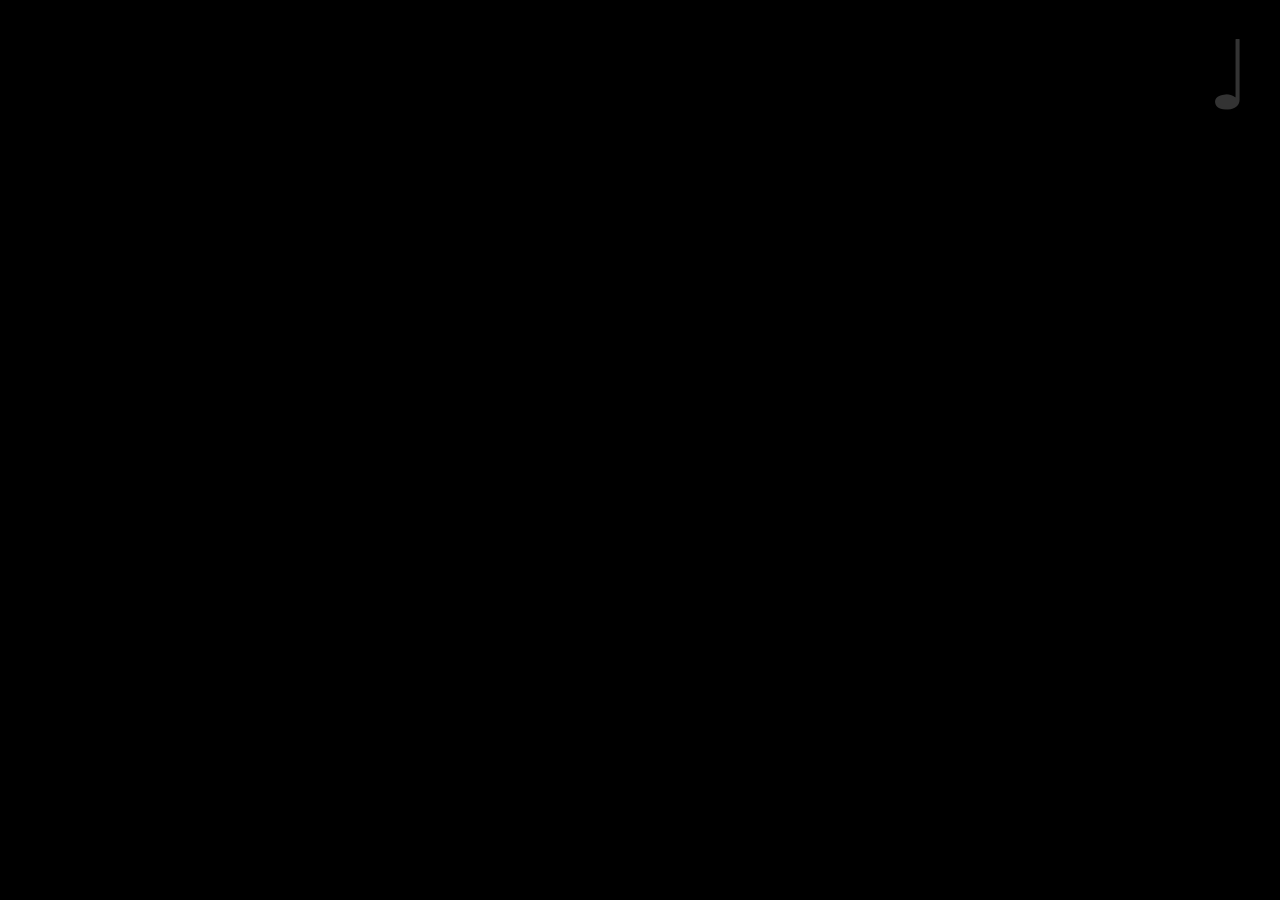
==== standalone.html @ d1cc3d27 "Add standalone.html build artifact https://claude.ai/code/session_01JHjwUa4MR83kXXCFtgrpYa" ====
<!DOCTYPE html>
<html lang="en">
<head>
  <meta charset="UTF-8">
  <meta name="viewport" content="width=device-width, initial-scale=1.0, user-scalable=no, viewport-fit=cover">
  <meta name="apple-mobile-web-app-capable" content="yes">
  <meta name="apple-mobile-web-app-status-bar-style" content="black-translucent">
  <title>TOUCHLIGHT</title>
  <link rel="preconnect" href="https://fonts.googleapis.com">
  <link href="https://fonts.googleapis.com/css2?family=Orbitron:wght@900&display=swap" rel="stylesheet">
  <style>
/* ============================================================
   TOUCHLIGHT  –  style.css
   ============================================================ */

*, *::before, *::after { box-sizing: border-box; margin: 0; padding: 0; }

:root {
  --accent:  #b06fff;
  --accent2: #00d4ff;
}

html, body {
  height: 100%;
  background: #000;
  overflow: hidden;
  touch-action: none;
  -webkit-user-select: none;
  user-select: none;
  display: flex;
  align-items: center;
  justify-content: center;
  padding-top: 5vh;
}

/* ============================================================
   GRID  — full-bleed square, centred
   ============================================================ */
#grid {
  display: grid;
  grid-template-columns: repeat(5, 1fr);
  width:  min(100vw, 100vh);
  width:  min(100vw, 100svh);
  aspect-ratio: 1;
  background: #000;
  flex-shrink: 0;
}

/* ============================================================
   TILE + OCTAGON
   ============================================================ */
.tile {
  background: #000;
  aspect-ratio: 1;
  position: relative;
  cursor: pointer;
  -webkit-tap-highlight-color: transparent;
  outline: none;
}

/* Rim light — slightly larger octagon peeking out behind the main one */
.tile::before {
  content: '';
  position: absolute;
  inset: 5%;
  clip-path: polygon(
    29.3% 0%,  70.7% 0%,
    100%  29.3%, 100%  70.7%,
    70.7% 100%, 29.3% 100%,
    0%    70.7%, 0%    29.3%
  );
  background: linear-gradient(
    135deg,
    rgba(255,255,255,0.60) 0%,
    rgba(255,255,255,0.18) 45%,
    transparent 100%
  );
  pointer-events: none;
}

.octagon {
  position: absolute;
  inset: 6.5%;
  clip-path: polygon(
    29.3% 0%,  70.7% 0%,
    100%  29.3%, 100%  70.7%,
    70.7% 100%, 29.3% 100%,
    0%    70.7%, 0%    29.3%
  );
  /* Liquid Glass: refraction band + sharp specular + rim + depth shadow */
  background:
    linear-gradient(130deg,
      transparent 20%,
      rgba(255,255,255,0.38) 34%,
      rgba(255,255,255,0.10) 46%,
      transparent 58%
    ),
    radial-gradient(ellipse 26% 16% at 24% 18%, rgba(255,255,255,0.95) 0%, transparent 100%),
    linear-gradient(180deg, rgba(255,255,255,0.28) 0%, transparent 26%),
    linear-gradient(320deg, rgba(0,0,0,0.20) 0%, transparent 44%),
    var(--color);
  will-change: transform, filter;
}

.note-label {
  position: absolute;
  bottom: 19%;
  left: 50%;
  transform: translateX(-50%);
  font-size: clamp(0.38rem, 1.5vw, 0.62rem);
  font-weight: 700;
  color: rgba(0,0,0,0.32);
  pointer-events: none;
  white-space: nowrap;
  font-family: 'Orbitron', monospace;
}

/* ============================================================
   FLOATING MODE BUTTON
   ============================================================ */
#mode-btn {
  position: fixed;
  top: 16px;
  right: 16px;
  background: none;
  border: none;
  color: rgba(255,255,255,0.2);
  font-size: 6rem;
  line-height: 1;
  padding: 12px;
  cursor: pointer;
  transition: color 0.2s, filter 0.2s;
  z-index: 100;
  -webkit-tap-highlight-color: transparent;
  outline: none;
}
#mode-btn.active {
  color: var(--accent);
  filter: drop-shadow(0 0 10px var(--accent));
}
#mode-btn:active { transform: scale(0.88); }

/* ============================================================
   PROGRESS BAR  (top edge, 2px)
   ============================================================ */
#progress-bar {
  position: fixed;
  top: 0; left: 0; right: 0;
  height: 2px;
  background: rgba(255,255,255,0.05);
  z-index: 50;
}
#progress-fill {
  height: 100%;
  background: linear-gradient(90deg, var(--accent), var(--accent2));
  width: 0%;
  transition: width 0.25s ease-out;
  box-shadow: 0 0 6px var(--accent2);
}

.hidden { display: none !important; }

/* ============================================================
   ANIMATIONS
   ============================================================ */

@keyframes tap-flash {
  0%   { filter: brightness(1)   saturate(1);   transform: scale(1); }
  10%  { filter: brightness(5.5) saturate(0.4); transform: scale(1.08); }
  100% { filter: brightness(1)   saturate(1);   transform: scale(1); }
}
.octagon.flash { animation: tap-flash 0.38s cubic-bezier(.22,.61,.36,1) forwards; }

.ripple-wave {
  position: absolute;
  inset: 6.5%;
  clip-path: polygon(29.3% 0%, 70.7% 0%, 100% 29.3%, 100% 70.7%, 70.7% 100%, 29.3% 100%, 0% 70.7%, 0% 29.3%);
  background: rgba(255,255,255,0.5);
  pointer-events: none;
  animation: ripple-wave-out 0.55s ease-out forwards;
  z-index: 5;
}
@keyframes ripple-wave-out {
  0%   { transform: scale(1);   opacity: 0.7; }
  100% { transform: scale(1.7); opacity: 0; }
}

@keyframes guided-pulse {
  0%, 100% {
    filter: brightness(1.2) drop-shadow(0 0 10px var(--color));
    transform: scale(1);
  }
  50% {
    filter: brightness(4.5) saturate(1.4)
            drop-shadow(0 0 30px var(--color))
            drop-shadow(0 0 60px white);
    transform: scale(1.13);
  }
}
.octagon.guided-active { animation: guided-pulse 0.65s ease-in-out infinite; }

.tile.guided-hint::after {
  content: '';
  position: absolute;
  inset: 2%;
  clip-path: polygon(29.3% 0%, 70.7% 0%, 100% 29.3%, 100% 70.7%, 70.7% 100%, 29.3% 100%, 0% 70.7%, 0% 29.3%);
  background: rgba(255,255,255,0.15);
  pointer-events: none;
  animation: hint-ring 0.65s ease-in-out infinite;
  z-index: 1;
}
@keyframes hint-ring {
  0%, 100% { transform: scale(1);    opacity: 0.35; }
  50%       { transform: scale(1.18); opacity: 0.85; }
}

@keyframes correct-tap {
  0%   { filter: brightness(1) saturate(1); }
  20%  { filter: brightness(6) saturate(2); }
  100% { filter: brightness(1) saturate(1); }
}
.octagon.correct { animation: correct-tap 0.46s ease-out forwards; }

@keyframes wrong-tap {
  0%   { transform: translateX(0)    scale(1);    filter: brightness(1); }
  18%  { transform: translateX(-6px) scale(0.95); filter: brightness(0.3) sepia(1) saturate(4) hue-rotate(-25deg); }
  42%  { transform: translateX( 6px) scale(0.95); filter: brightness(0.3) sepia(1) saturate(4) hue-rotate(-25deg); }
  62%  { transform: translateX(-4px); filter: brightness(0.65); }
  80%  { transform: translateX( 4px); filter: brightness(0.65); }
  100% { transform: translateX(0)    scale(1);    filter: brightness(1); }
}
.octagon.wrong { animation: wrong-tap 0.52s ease-out forwards; }

@keyframes celebrate {
  0%   { filter: brightness(1)   hue-rotate(0deg);   transform: scale(1); }
  28%  { filter: brightness(6)   hue-rotate(120deg); transform: scale(1.14); }
  65%  { filter: brightness(2.5) hue-rotate(240deg); transform: scale(1.07); }
  100% { filter: brightness(1)   hue-rotate(360deg); transform: scale(1); }
}
.octagon.celebrate { animation: celebrate 0.72s ease-out forwards; }

@keyframes idle-twinkle {
  0%, 100% { filter: brightness(1); }
  50%       { filter: brightness(1.55); }
}
.octagon.idle-twinkle { animation: idle-twinkle 0.7s ease-in-out forwards; }

/* ============================================================
   MESSAGE OVERLAY  (kept for potential future use, hidden by default)
   ============================================================ */
#overlay {
  position: fixed;
  inset: 0;
  display: flex;
  align-items: center;
  justify-content: center;
  pointer-events: none;
  z-index: 50;
  opacity: 0;
  transition: opacity 0.28s;
}
#overlay.visible { opacity: 1; }
#overlay-text {
  font-family: 'Orbitron', sans-serif;
  font-size: clamp(1.4rem, 5vw, 2.8rem);
  font-weight: 900;
  letter-spacing: 0.1em;
  text-align: center;
  color: #fff;
  text-shadow: 0 0 40px rgba(255,255,255,0.6);
  background: rgba(0,0,0,0.8);
  padding: 16px 40px;
  border-radius: 12px;
}

::-webkit-scrollbar { display: none; }

</style>
</head>
<body>
  <div id="grid"></div>
  <button id="mode-btn" aria-label="Toggle guided mode">♩</button>
  <div id="progress-bar" class="hidden"><div id="progress-fill"></div></div>
  <div id="overlay" aria-live="assertive"><div id="overlay-text"></div></div>
  <script>
// TOUCHLIGHT  –  audio.js
// Marimba-like synthesiser using Web Audio API

var _ctx    = null;
var _reverb = null;
var _dryGain = null;
var _wetGain = null;

function _boot() {
  if (_ctx) return;
  _ctx = new (window.AudioContext || window.webkitAudioContext)();

  /* ---- Synthetic room reverb ---- */
  _reverb = _ctx.createConvolver();
  var sr  = _ctx.sampleRate;
  var len = Math.floor(sr * 1.4);
  var buf = _ctx.createBuffer(2, len, sr);
  for (var ch = 0; ch < 2; ch++) {
    var d = buf.getChannelData(ch);
    for (var i = 0; i < len; i++) {
      // decaying random noise impulse response
      d[i] = (Math.random() * 2 - 1) * Math.pow(1 - i / len, 2.8);
    }
  }
  _reverb.buffer = buf;

  /* ---- Master dry / wet ---- */
  _dryGain = _ctx.createGain();
  _wetGain = _ctx.createGain();
  _dryGain.gain.value = 0.80;
  _wetGain.gain.value = 0.20;

  _dryGain.connect(_ctx.destination);
  _wetGain.connect(_reverb);
  _reverb.connect(_ctx.destination);
}

function playNote(frequency, duration) {
  duration = duration || 0.85;
  _boot();
  if (_ctx.state === 'suspended') _ctx.resume();

  var ctx = _ctx;
  var now = ctx.currentTime;
  var atk = 0.004; // 4ms attack — percussive

  /* ---- Oscillators ----
     Real marimba bars produce inharmonic overtones.
     We model the 3 main partials with their approximate
     frequency ratios: 1 : 2.756 : 5.404               */
  var o1 = ctx.createOscillator(); o1.type = 'sine'; o1.frequency.value = frequency;
  var o2 = ctx.createOscillator(); o2.type = 'sine'; o2.frequency.value = frequency * 2.756;
  var o3 = ctx.createOscillator(); o3.type = 'sine'; o3.frequency.value = frequency * 5.404;

  var g1 = ctx.createGain();
  var g2 = ctx.createGain();
  var g3 = ctx.createGain();
  var master = ctx.createGain();
  master.gain.value = 0.82;

  /* Envelopes — fundamental decays longest */
  var d1 = duration * 0.92;
  var d2 = duration * 0.32;
  var d3 = duration * 0.14;

  _env(g1.gain, now, atk, d1, 0.62);
  _env(g2.gain, now, atk, d2, 0.20);
  _env(g3.gain, now, atk, d3, 0.06);

  o1.connect(g1); g1.connect(master);
  o2.connect(g2); g2.connect(master);
  o3.connect(g3); g3.connect(master);
  master.connect(_dryGain);
  master.connect(_wetGain);

  var stop = now + duration + 0.12;
  o1.start(now); o1.stop(stop);
  o2.start(now); o2.stop(stop);
  o3.start(now); o3.stop(stop);
}

function _env(param, now, attack, decay, peak) {
  param.setValueAtTime(0, now);
  param.linearRampToValueAtTime(peak, now + attack);
  param.exponentialRampToValueAtTime(0.0001, now + attack + decay);
}

function playChord(frequencies, duration) {
  frequencies.forEach(function(f) { playNote(f, duration); });
}

</script>
  <script>
// TOUCHLIGHT  –  songs.js
// Chromatic C4 → C6 (25 notes) note table + song definitions

var NOTES = [
  { name: 'C4',  label: 'C',   freq: 261.63, nat: true  },
  { name: 'C#4', label: 'C#',  freq: 277.18, nat: false },
  { name: 'D4',  label: 'D',   freq: 293.66, nat: true  },
  { name: 'D#4', label: 'D#',  freq: 311.13, nat: false },
  { name: 'E4',  label: 'E',   freq: 329.63, nat: true  },
  { name: 'F4',  label: 'F',   freq: 349.23, nat: true  },
  { name: 'F#4', label: 'F#',  freq: 369.99, nat: false },
  { name: 'G4',  label: 'G',   freq: 392.00, nat: true  },
  { name: 'G#4', label: 'G#',  freq: 415.30, nat: false },
  { name: 'A4',  label: 'A',   freq: 440.00, nat: true  },
  { name: 'A#4', label: 'A#',  freq: 466.16, nat: false },
  { name: 'B4',  label: 'B',   freq: 493.88, nat: true  },
  { name: 'C5',  label: 'C',   freq: 523.25, nat: true  },
  { name: 'C#5', label: 'C#',  freq: 554.37, nat: false },
  { name: 'D5',  label: 'D',   freq: 587.33, nat: true  },
  { name: 'D#5', label: 'D#',  freq: 622.25, nat: false },
  { name: 'E5',  label: 'E',   freq: 659.25, nat: true  },
  { name: 'F5',  label: 'F',   freq: 698.46, nat: true  },
  { name: 'F#5', label: 'F#',  freq: 739.99, nat: false },
  { name: 'G5',  label: 'G',   freq: 783.99, nat: true  },
  { name: 'G#5', label: 'G#',  freq: 830.61, nat: false },
  { name: 'A5',  label: 'A',   freq: 880.00, nat: true  },
  { name: 'A#5', label: 'A#',  freq: 932.33, nat: false },
  { name: 'B5',  label: 'B',   freq: 987.77, nat: true  },
  { name: 'C6',  label: 'C',   freq: 1046.50, nat: true },
];

// name → grid index lookup
var NOTE_INDEX = {};
NOTES.forEach(function(n, i) { NOTE_INDEX[n.name] = i; });

var SONGS = {
  twinkle: {
    name:  'Twinkle Twinkle Little Star',
    emoji: '⭐',
    notes: [
      'C4','C4','G4','G4','A4','A4','G4',
      'F4','F4','E4','E4','D4','D4','C4',
      'G4','G4','F4','F4','E4','E4','D4',
      'G4','G4','F4','F4','E4','E4','D4',
      'C4','C4','G4','G4','A4','A4','G4',
      'F4','F4','E4','E4','D4','D4','C4'
    ]
  },
  birthday: {
    name:  'Happy Birthday',
    emoji: '🎂',
    notes: [
      'G4','G4','A4','G4','C5','B4',
      'G4','G4','A4','G4','D5','C5',
      'G4','G4','G5','E5','C5','B4','A4',
      'F5','F5','E5','C5','D5','C5'
    ]
  },
  mary: {
    name:  'Mary Had a Little Lamb',
    emoji: '🐑',
    notes: [
      'E4','D4','C4','D4','E4','E4','E4',
      'D4','D4','D4',
      'E4','G4','G4',
      'E4','D4','C4','D4','E4','E4','E4',
      'E4','D4','D4','E4','D4','C4'
    ]
  },
  hotcross: {
    name:  'Hot Cross Buns',
    emoji: '🥐',
    notes: [
      'E4','D4','C4',
      'E4','D4','C4',
      'C4','C4','C4','C4',
      'D4','D4','D4','D4',
      'E4','D4','C4'
    ]
  },
  ode: {
    name:  'Ode to Joy',
    emoji: '🎻',
    notes: [
      'E4','E4','F4','G4','G4','F4','E4','D4',
      'C4','C4','D4','E4','E4','D4','D4',
      'E4','E4','F4','G4','G4','F4','E4','D4',
      'C4','C4','D4','E4','D4','C4','C4'
    ]
  }
};

</script>
  <script>
// TOUCHLIGHT  –  app.js
// Main application: grid, touch handling, free-play + guided mode

/* ============================================================
   COLOR PALETTE  (25 vibrant hues, one per chromatic note)
   ============================================================ */
var COLORS = [
  '#FF2D55', // C4   ruby red
  '#FF6B1A', // C#4  ember orange
  '#FFB800', // D4   deep amber
  '#E8F520', // D#4  acid yellow
  '#7ED321', // E4   forest lime
  '#00C875', // F4   jade
  '#00E5B0', // F#4  sea glass
  '#00B8D9', // G4   ocean
  '#0070F3', // G#4  electric blue
  '#3D5AFE', // A4   ultramarine
  '#651FFF', // A#4  deep violet
  '#AA00FF', // B4   royal purple
  '#D500F9', // C5   neon orchid
  '#F50057', // C#5  crimson
  '#FF1744', // D5   scarlet
  '#FF6D00', // D#5  deep tangerine
  '#FFAB00', // E5   saffron
  '#C6FF00', // F5   chartreuse
  '#00E676', // F#5  spring green
  '#1DE9B6', // G5   teal glow
  '#00B0FF', // G#5  azure
  '#2979FF', // A5   sapphire
  '#7C4DFF', // A#5  amethyst
  '#E040FB', // B5   fuchsia
  '#FF4081', // C6   flamingo
];

/* ============================================================
   DOM
   ============================================================ */
var gridEl      = document.getElementById('grid');
var modeBtnEl   = document.getElementById('mode-btn');
var progressBar = document.getElementById('progress-bar');
var progressFill= document.getElementById('progress-fill');
var overlayEl   = document.getElementById('overlay');
var overlayText = document.getElementById('overlay-text');

/* ============================================================
   STATE
   ============================================================ */
var mode    = 'free';  // 'free' | 'guided'
var guided  = null;    // { notes, step, total } or null

/* ============================================================
   BUILD GRID
   ============================================================ */
var tiles = NOTES.map(function(note, i) {
  var tile = document.createElement('div');
  tile.className = 'tile';
  tile.setAttribute('role', 'button');
  tile.setAttribute('tabindex', '0');
  tile.setAttribute('aria-label', note.name);

  var oct = document.createElement('div');
  oct.className = 'octagon';
  oct.style.setProperty('--color', COLORS[i]);

  var lbl = document.createElement('span');
  lbl.className = 'note-label';
  lbl.textContent = note.label;

  oct.appendChild(lbl);
  tile.appendChild(oct);
  gridEl.appendChild(tile);

  tile.addEventListener('pointerdown', function(e) {
    e.preventDefault();
    onTap(i);
  });

  tile.addEventListener('keydown', function(e) {
    if (e.key === 'Enter' || e.key === ' ') { e.preventDefault(); onTap(i); }
  });

  return { tile: tile, oct: oct, note: note };
});

/* ============================================================
   MODE TOGGLE  — one tap starts Twinkle Twinkle silently
   ============================================================ */
modeBtnEl.addEventListener('click', function() {
  if (mode === 'free') {
    mode = 'guided';
    modeBtnEl.textContent = '♩';
    modeBtnEl.classList.add('active');
    stopGuided();
    guided = { notes: SONGS.twinkle.notes.slice(), step: 0, total: SONGS.twinkle.notes.length };
    progressBar.classList.remove('hidden');
    setProgress(0);
    setTimeout(function() { if (guided) highlightStep(); }, 400);
  } else {
    mode = 'free';
    modeBtnEl.textContent = '♩';
    modeBtnEl.classList.remove('active');
    progressBar.classList.add('hidden');
    stopGuided();
  }
});


/* ============================================================
   TAP HANDLER
   ============================================================ */
function onTap(idx) {
  var t = tiles[idx];
  playNote(t.note.freq);
  triggerFlash(t.oct);
  spawnRipple(t.tile);

  if (mode === 'guided' && guided) {
    var expected = guided.notes[guided.step];
    var expIdx   = NOTE_INDEX[expected];

    if (idx === expIdx) {
      // Correct note!
      t.tile.classList.remove('guided-hint');
      t.oct.classList.remove('guided-active');
      addAnim(t.oct, 'correct', 480);

      guided.step++;
      setProgress(guided.step / guided.total);

      if (guided.step >= guided.notes.length) {
        var g = guided;
        guided = null;
        setTimeout(function() { celebrate(g); }, 1800);
      } else {
        setTimeout(function() { if (guided) highlightStep(); }, 320);
      }
    } else {
      // Wrong note
      addAnim(t.oct, 'wrong', 560);
    }
  }
}

function spawnRipple(tile) {
  var wave = document.createElement('div');
  wave.className = 'ripple-wave';
  tile.appendChild(wave);
  setTimeout(function() { if (wave.parentNode) wave.parentNode.removeChild(wave); }, 580);
}

function getNeighbours(idx) {
  var row = Math.floor(idx / 5), col = idx % 5, result = [];
  [[-1,0],[1,0],[0,-1],[0,1]].forEach(function(d) {
    var r = row + d[0], c = col + d[1];
    if (r >= 0 && r < 5 && c >= 0 && c < 5) result.push(r * 5 + c);
  });
  return result;
}

/* ============================================================
   GUIDED HELPERS
   ============================================================ */
function highlightStep() {
  if (!guided) return;
  tiles.forEach(function(t) {
    t.oct.classList.remove('guided-active');
    t.tile.classList.remove('guided-hint');
  });
  var noteName = guided.notes[guided.step];
  var idx = NOTE_INDEX[noteName];
  if (idx !== undefined) {
    tiles[idx].oct.classList.add('guided-active');
    tiles[idx].tile.classList.add('guided-hint');
  }
}

function stopGuided() {
  guided = null;
  tiles.forEach(function(t) {
    t.oct.classList.remove('guided-active', 'correct', 'wrong');
    t.tile.classList.remove('guided-hint');
  });
}

function setProgress(ratio) {
  progressFill.style.width = Math.min(ratio * 100, 100) + '%';
}

/* ============================================================
   CELEBRATION
   ============================================================ */
function celebrate(finishedGuided) {
  tiles.forEach(function(t) { t.oct.classList.remove('guided-active'); });
  progressBar.classList.add('hidden');

  /* Pure visual cascade — no text */
  tiles.forEach(function(t, i) {
    setTimeout(function() {
      addAnim(t.oct, 'celebrate', 780);
    }, i * 52);
  });

  /* Play C-major arpeggio fanfare */
  var fanfare = [0, 4, 7, 12, 7, 4, 12, 16]; // C E G C E G C E
  fanfare.forEach(function(noteIdx, i) {
    setTimeout(function() {
      if (noteIdx < tiles.length) playNote(tiles[noteIdx].note.freq, 0.7);
    }, i * 130);
  });
}

/* ============================================================
   ANIMATION UTILITIES
   ============================================================ */
function triggerFlash(oct) {
  oct.classList.remove('flash', 'guided-active');
  void oct.offsetWidth; // force reflow to restart animation
  oct.classList.add('flash');
  setTimeout(function() { oct.classList.remove('flash'); }, 400);
}

function addAnim(el, cls, duration) {
  el.classList.remove(cls);
  void el.offsetWidth;
  el.classList.add(cls);
  setTimeout(function() { el.classList.remove(cls); }, duration);
}

/* ============================================================
   MESSAGE OVERLAY
   ============================================================ */
var _msgTimer = null;

function showMsg(text, duration) {
  overlayText.textContent = '';
  // Support newline in message
  text.split('
').forEach(function(line, i) {
    if (i > 0) overlayText.appendChild(document.createElement('br'));
    overlayText.appendChild(document.createTextNode(line));
  });
  overlayEl.classList.add('visible');
  clearTimeout(_msgTimer);
  _msgTimer = setTimeout(function() {
    overlayEl.classList.remove('visible');
  }, duration || 2000);
}

/* ============================================================
   IDLE AMBIENT TWINKLE  (free-play only)
   ============================================================ */
function idleTick() {
  if (mode === 'free') {
    var idx = Math.floor(Math.random() * tiles.length);
    var t   = tiles[idx];
    var oct = t.oct;
    if (!oct.classList.contains('flash') &&
        !oct.classList.contains('guided-active') &&
        !oct.classList.contains('celebrate')) {
      addAnim(oct, 'idle-twinkle', 720);
    }
  }
  setTimeout(idleTick, 400 + Math.random() * 900);
}

setTimeout(idleTick, 1500);

/* ============================================================
   BACKGROUND STAR PARTICLES
   ============================================================ */
(function spawnStars() {
  var container = document.getElementById('app');
  for (var i = 0; i < 60; i++) {
    (function(idx) {
      var star = document.createElement('div');
      star.style.cssText = [
        'position:fixed',
        'pointer-events:none',
        'z-index:0',
        'border-radius:50%',
        'background:#fff',
        'opacity:' + (0.04 + Math.random() * 0.12),
        'width:'  + (1 + Math.random() * 2.5) + 'px',
        'height:' + (1 + Math.random() * 2.5) + 'px',
        'top:'    + Math.random() * 100 + 'vh',
        'left:'   + Math.random() * 100 + 'vw',
      ].join(';');
      document.body.appendChild(star);
    })(i);
  }
})();

</script>
</body>
</html>
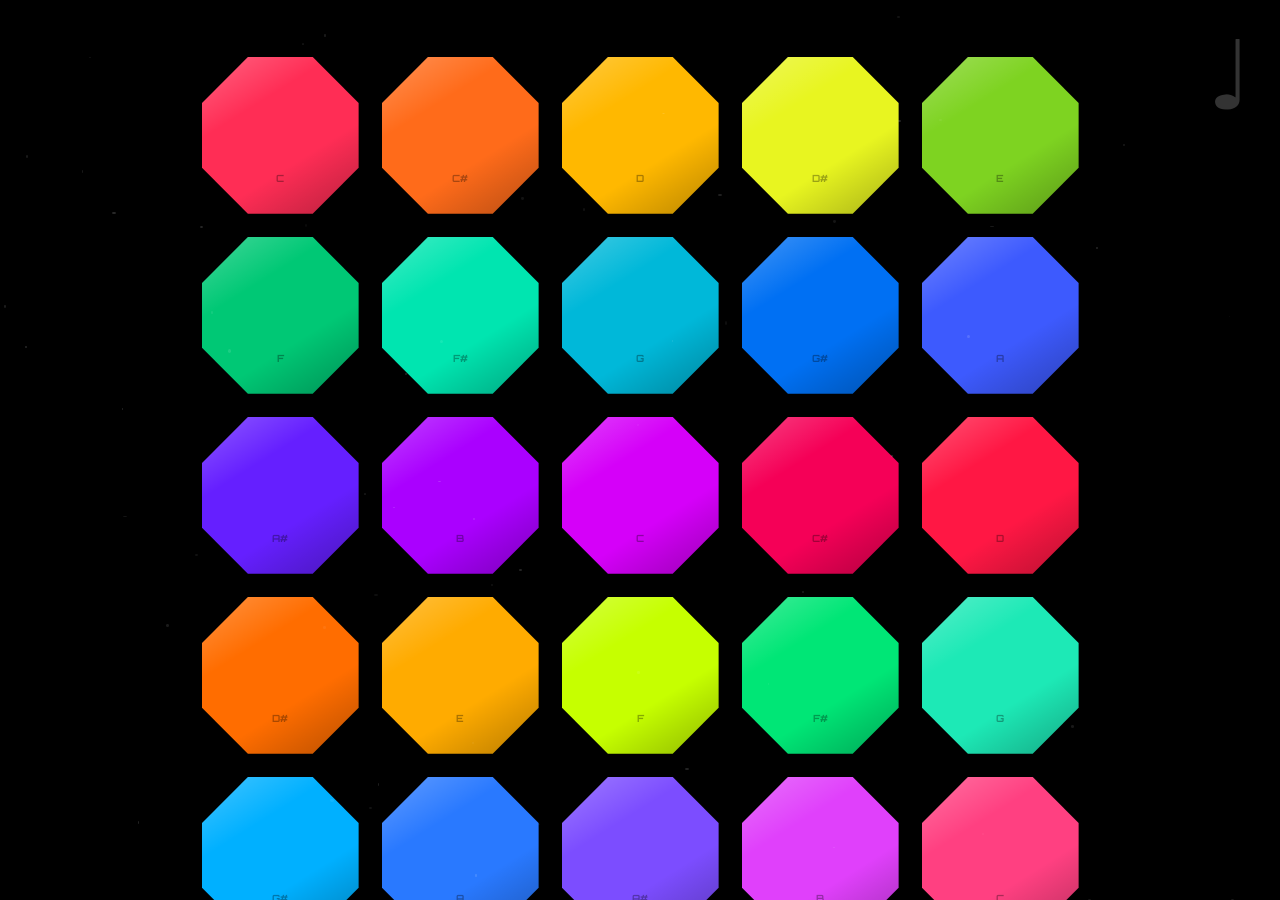
==== commit 899960e3: "Fix standalone build: use lambda replacements to avoid re.sub backslash corruption Python re.sub int" ====
--- a/standalone.html
+++ b/standalone.html
@@ -58,26 +58,6 @@
   outline: none;
 }
 
-/* Rim light — slightly larger octagon peeking out behind the main one */
-.tile::before {
-  content: '';
-  position: absolute;
-  inset: 5%;
-  clip-path: polygon(
-    29.3% 0%,  70.7% 0%,
-    100%  29.3%, 100%  70.7%,
-    70.7% 100%, 29.3% 100%,
-    0%    70.7%, 0%    29.3%
-  );
-  background: linear-gradient(
-    135deg,
-    rgba(255,255,255,0.60) 0%,
-    rgba(255,255,255,0.18) 45%,
-    transparent 100%
-  );
-  pointer-events: none;
-}
-
 .octagon {
   position: absolute;
   inset: 6.5%;
@@ -87,18 +67,17 @@
     70.7% 100%, 29.3% 100%,
     0%    70.7%, 0%    29.3%
   );
-  /* Liquid Glass: refraction band + sharp specular + rim + depth shadow */
-  background:
-    linear-gradient(130deg,
-      transparent 20%,
-      rgba(255,255,255,0.38) 34%,
-      rgba(255,255,255,0.10) 46%,
-      transparent 58%
+  background-color: var(--color);
+  background-image:
+    linear-gradient(148deg,
+      rgba(255,255,255,0.52) 0%,
+      rgba(255,255,255,0.18) 10%,
+      transparent 32%
     ),
-    radial-gradient(ellipse 26% 16% at 24% 18%, rgba(255,255,255,0.95) 0%, transparent 100%),
-    linear-gradient(180deg, rgba(255,255,255,0.28) 0%, transparent 26%),
-    linear-gradient(320deg, rgba(0,0,0,0.20) 0%, transparent 44%),
-    var(--color);
+    linear-gradient(328deg,
+      rgba(0,0,0,0.28) 0%,
+      transparent 36%
+    );
   will-change: transform, filter;
 }
 
@@ -706,8 +685,7 @@
 function showMsg(text, duration) {
   overlayText.textContent = '';
   // Support newline in message
-  text.split('
-').forEach(function(line, i) {
+  text.split('\n').forEach(function(line, i) {
     if (i > 0) overlayText.appendChild(document.createElement('br'));
     overlayText.appendChild(document.createTextNode(line));
   });
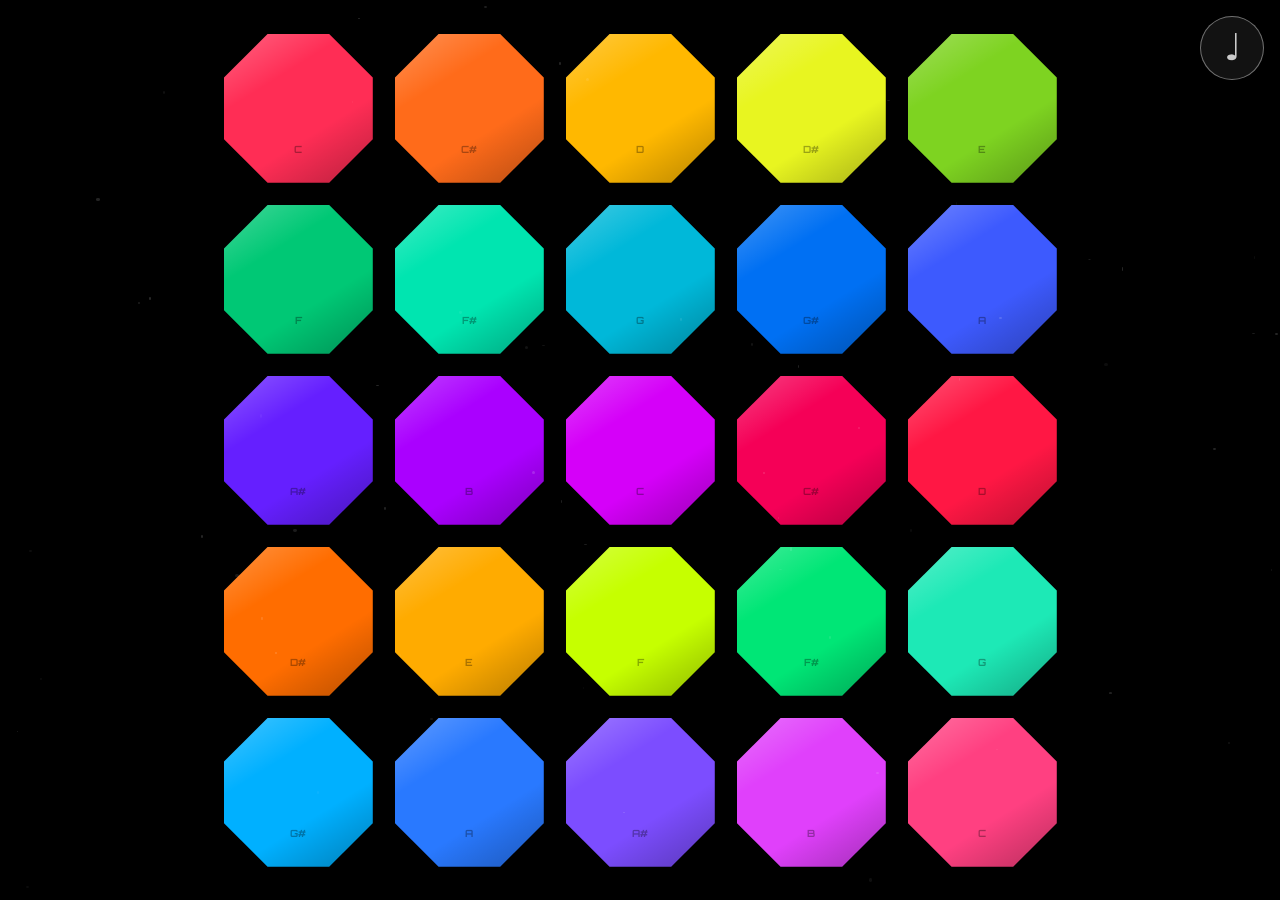
==== commit 396cdc45: "Add TOUCHLIGHT app with responsive layout, clearer mode button, and favicon - Full touch-grid instru" ====
--- a/standalone.html
+++ b/standalone.html
@@ -6,7 +6,8 @@
   <meta name="apple-mobile-web-app-capable" content="yes">
   <meta name="apple-mobile-web-app-status-bar-style" content="black-translucent">
   <title>TOUCHLIGHT</title>
-  <link rel="preconnect" href="https://fonts.googleapis.com">
+  <link rel="icon" type="image/png" href="[data-uri]">
+  <link rel="apple-touch-icon" href="[data-uri]">
   <link href="https://fonts.googleapis.com/css2?family=Orbitron:wght@900&display=swap" rel="stylesheet">
   <style>
 /* ============================================================
@@ -30,7 +31,6 @@
   display: flex;
   align-items: center;
   justify-content: center;
-  padding-top: 5vh;
 }
 
 /* ============================================================
@@ -39,8 +39,12 @@
 #grid {
   display: grid;
   grid-template-columns: repeat(5, 1fr);
-  width:  min(100vw, 100vh);
-  width:  min(100vw, 100svh);
+  /* Square sized to the smaller viewport dimension, symmetrically
+     centred by the body's flexbox. The 95 cap leaves a small margin
+     so it never clips; dvh tracks mobile browser-chrome so the
+     bottom row stays visible when address bars show/hide. */
+  width:  min(100vw, 95vh);
+  width:  min(100vw, 95dvh);
   aspect-ratio: 1;
   background: #000;
   flex-shrink: 0;
@@ -101,21 +105,43 @@
   position: fixed;
   top: 16px;
   right: 16px;
-  background: none;
-  border: none;
-  color: rgba(255,255,255,0.2);
-  font-size: 6rem;
+  display: flex;
+  align-items: center;
+  justify-content: center;
+  width:  clamp(48px, 13vw, 64px);
+  height: clamp(48px, 13vw, 64px);
+  padding: 0;
+  background: rgba(255,255,255,0.07);
+  border: 1.5px solid rgba(255,255,255,0.4);
+  border-radius: 50%;
+  color: rgba(255,255,255,0.78);
+  font-size: clamp(1.5rem, 6vw, 2.3rem);
   line-height: 1;
-  padding: 12px;
   cursor: pointer;
-  transition: color 0.2s, filter 0.2s;
+  transition: color 0.2s, background 0.2s, border-color 0.2s, filter 0.2s, transform 0.12s;
   z-index: 100;
   -webkit-tap-highlight-color: transparent;
   outline: none;
+  /* gentle pulsing ring to signal the note is tappable */
+  animation: mode-btn-hint 2.6s ease-in-out infinite;
+}
+@keyframes mode-btn-hint {
+  0%   { box-shadow: 0 0 0 0   rgba(176,111,255,0.5); }
+  70%  { box-shadow: 0 0 0 14px rgba(176,111,255,0); }
+  100% { box-shadow: 0 0 0 0   rgba(176,111,255,0); }
+}
+#mode-btn:hover {
+  color: #fff;
+  background: rgba(255,255,255,0.15);
+  border-color: rgba(255,255,255,0.75);
 }
 #mode-btn.active {
   color: var(--accent);
+  background: rgba(176,111,255,0.18);
+  border-color: var(--accent);
   filter: drop-shadow(0 0 10px var(--accent));
+  /* once engaged it no longer needs to invite a tap */
+  animation: none;
 }
 #mode-btn:active { transform: scale(0.88); }
 
@@ -641,6 +667,10 @@
    CELEBRATION
    ============================================================ */
 function celebrate(finishedGuided) {
+  // Song complete — return to free play and reset the mode button
+  // to its pre-pressed (un-lit) state.
+  mode = 'free';
+  modeBtnEl.classList.remove('active');
   tiles.forEach(function(t) { t.oct.classList.remove('guided-active'); });
   progressBar.classList.add('hidden');
 
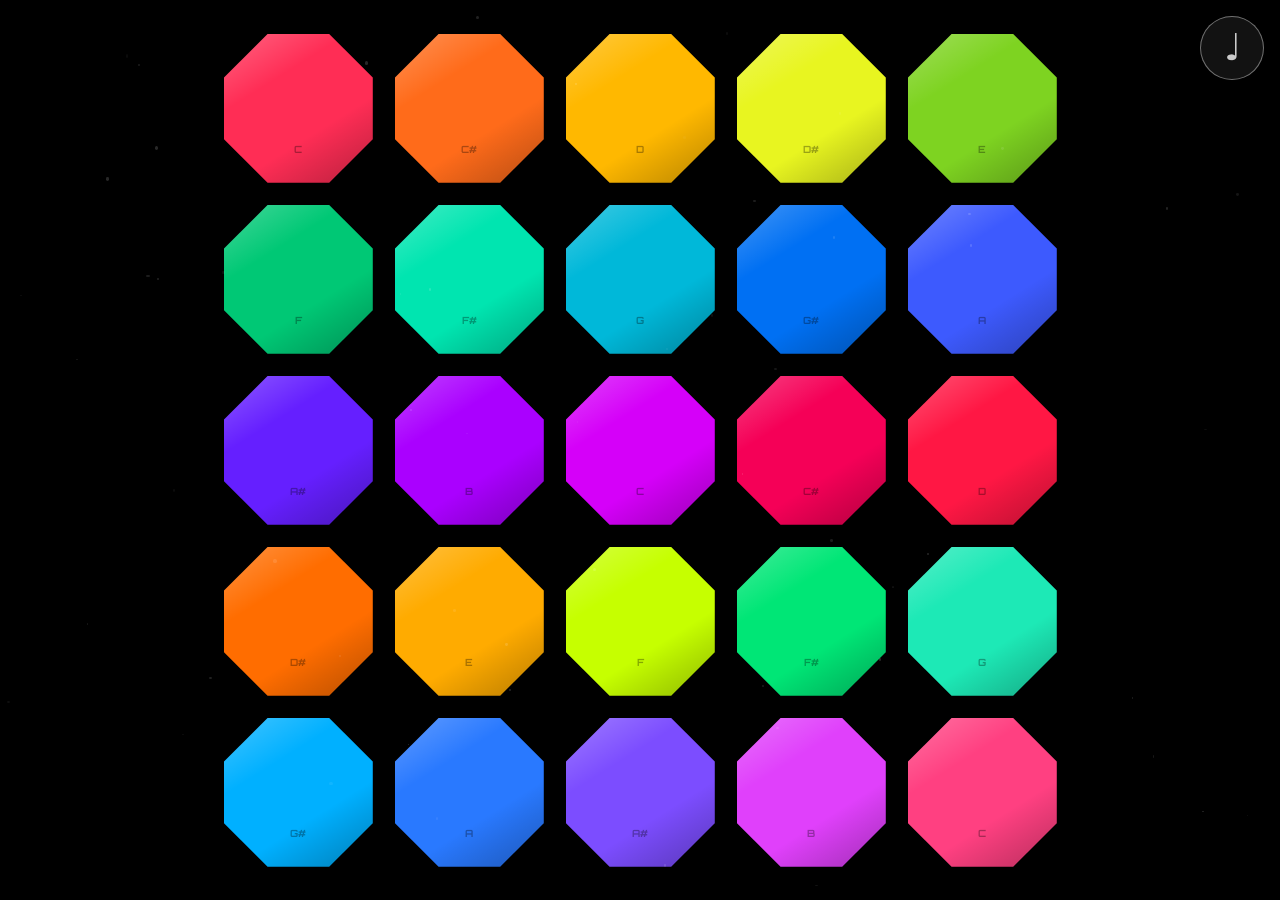
==== commit c8c36b54: "Add drag-to-play: slide across octagons to sound each note - Grid-level pointer handling tracks the " ====
--- a/standalone.html
+++ b/standalone.html
@@ -58,6 +58,7 @@
   aspect-ratio: 1;
   position: relative;
   cursor: pointer;
+  touch-action: none;
   -webkit-tap-highlight-color: transparent;
   outline: none;
 }
@@ -547,17 +548,58 @@
   tile.appendChild(oct);
   gridEl.appendChild(tile);
 
-  tile.addEventListener('pointerdown', function(e) {
-    e.preventDefault();
-    onTap(i);
-  });
-
+  tile.dataset.idx = i;
+
+  // Keyboard activation (pointer/touch is handled at the grid level so
+  // a single drag can sweep across many tiles).
   tile.addEventListener('keydown', function(e) {
     if (e.key === 'Enter' || e.key === ' ') { e.preventDefault(); onTap(i); }
   });
 
   return { tile: tile, oct: oct, note: note };
 });
+
+/* ============================================================
+   DRAG-TO-PLAY  — press and slide across octagons to sound each
+   ============================================================ */
+var isPointerDown = false;
+var lastDragIdx   = -1;   // last tile sounded in this drag (avoids re-triggering)
+
+function tileIdxFromPoint(x, y) {
+  var el = document.elementFromPoint(x, y);
+  var tile = el && el.closest ? el.closest('.tile') : null;
+  if (!tile || tile.dataset.idx === undefined) return -1;
+  return +tile.dataset.idx;
+}
+
+function dragTo(x, y, isDrag) {
+  var idx = tileIdxFromPoint(x, y);
+  if (idx === -1 || idx === lastDragIdx) return;
+  lastDragIdx = idx;
+  onTap(idx, isDrag);   // isDrag → shorter, lighter glissando note
+}
+
+gridEl.addEventListener('pointerdown', function(e) {
+  e.preventDefault();
+  isPointerDown = true;
+  lastDragIdx = -1;
+  // Release implicit pointer capture so touchmove reports the tile actually
+  // under the finger rather than the one we started on.
+  if (e.target.releasePointerCapture) {
+    try { e.target.releasePointerCapture(e.pointerId); } catch (_) {}
+  }
+  dragTo(e.clientX, e.clientY, false);   // initial press = full tap note
+});
+
+gridEl.addEventListener('pointermove', function(e) {
+  if (!isPointerDown) return;
+  e.preventDefault();
+  dragTo(e.clientX, e.clientY, true);    // sliding into new tiles = glissando
+});
+
+function endDrag() { isPointerDown = false; lastDragIdx = -1; }
+window.addEventListener('pointerup',     endDrag);
+window.addEventListener('pointercancel', endDrag);
 
 /* ============================================================
    MODE TOGGLE  — one tap starts Twinkle Twinkle silently
@@ -585,9 +627,9 @@
 /* ============================================================
    TAP HANDLER
    ============================================================ */
-function onTap(idx) {
+function onTap(idx, isDrag) {
   var t = tiles[idx];
-  playNote(t.note.freq);
+  playNote(t.note.freq, isDrag ? 0.55 : 0.85);
   triggerFlash(t.oct);
   spawnRipple(t.tile);
 
